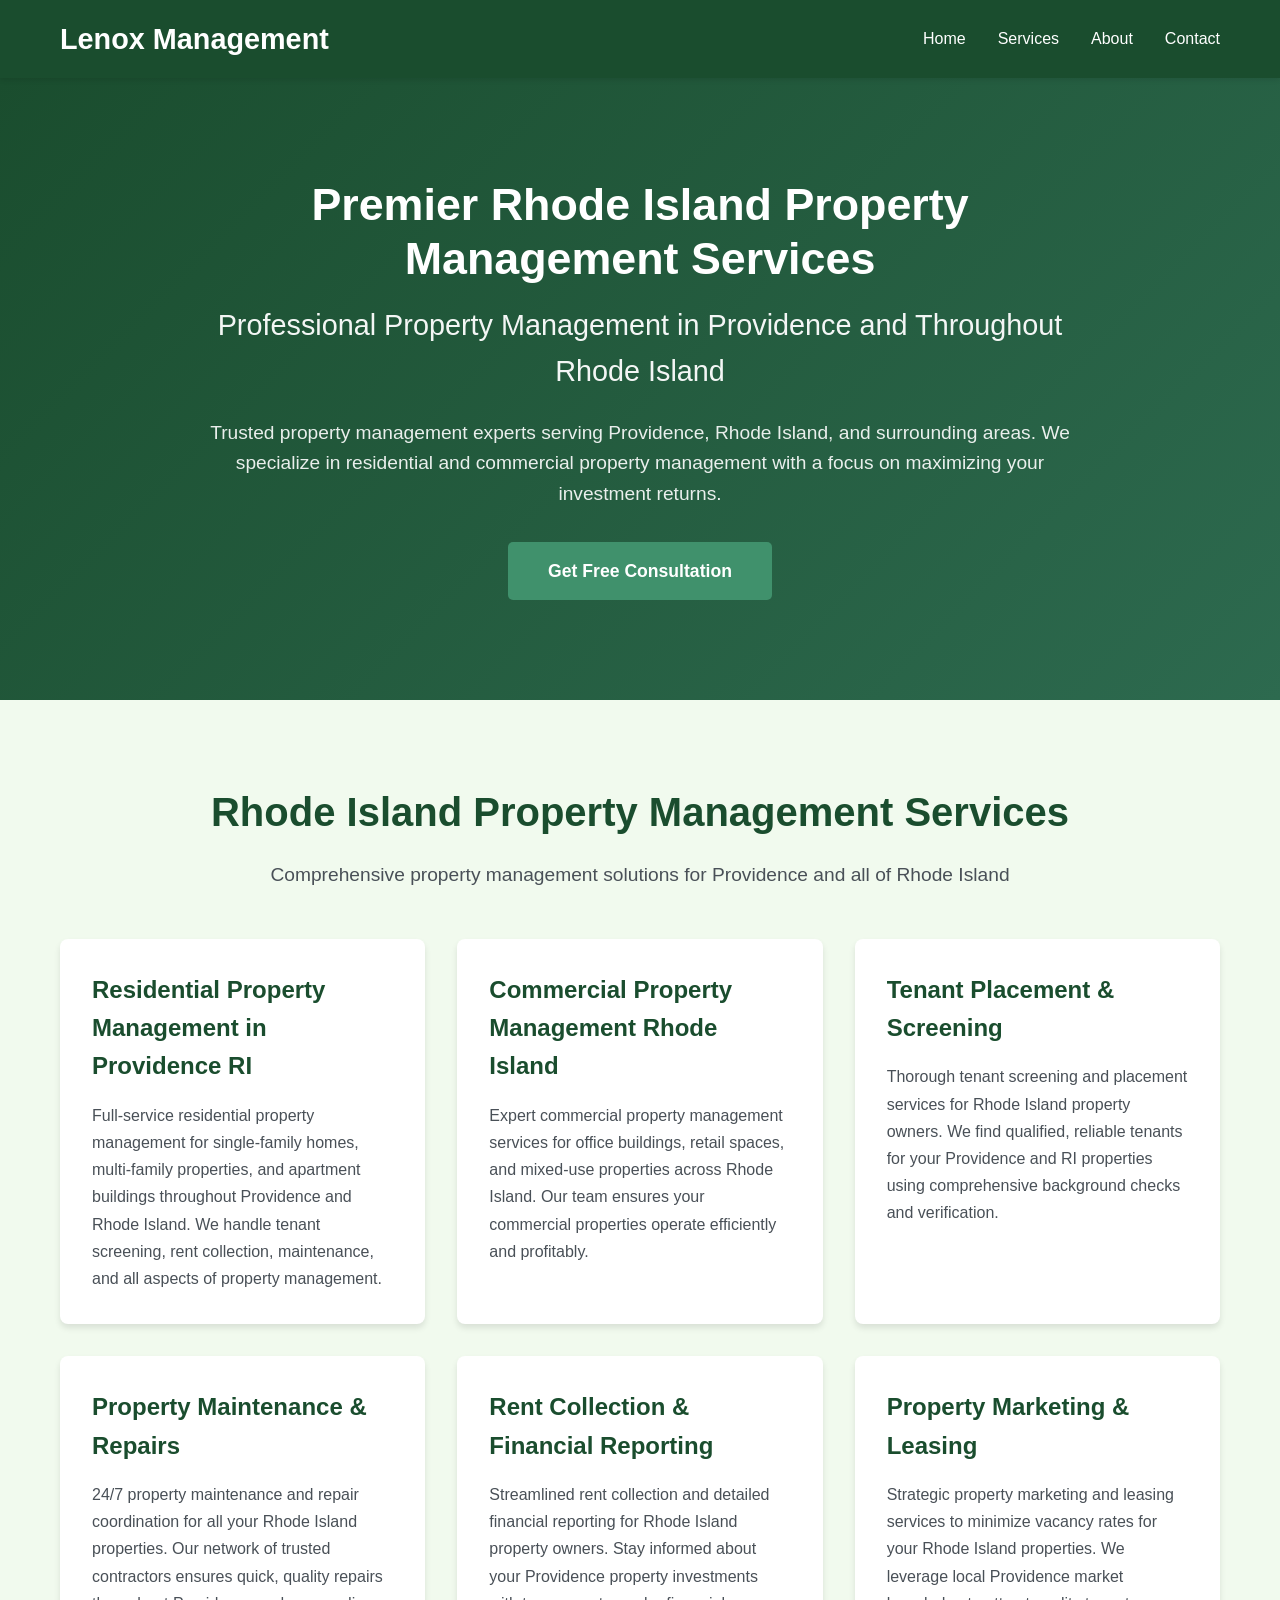
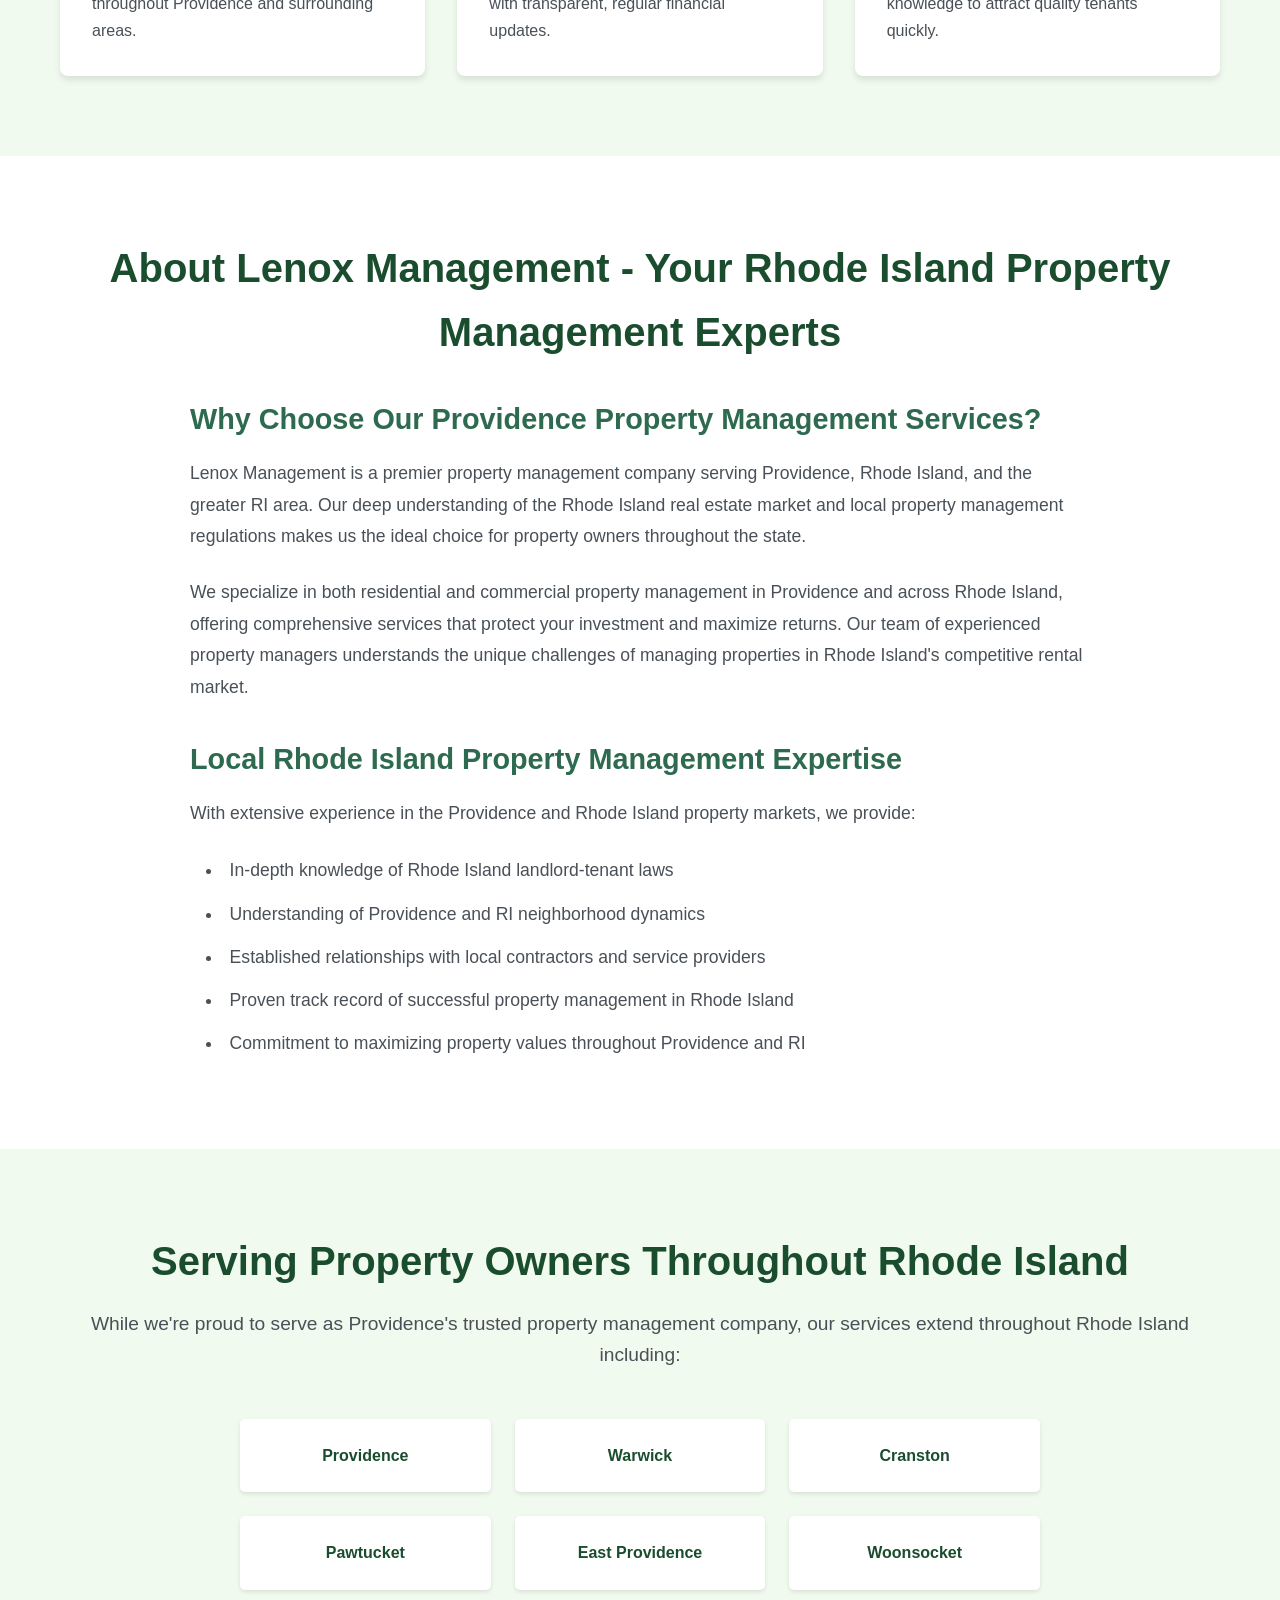
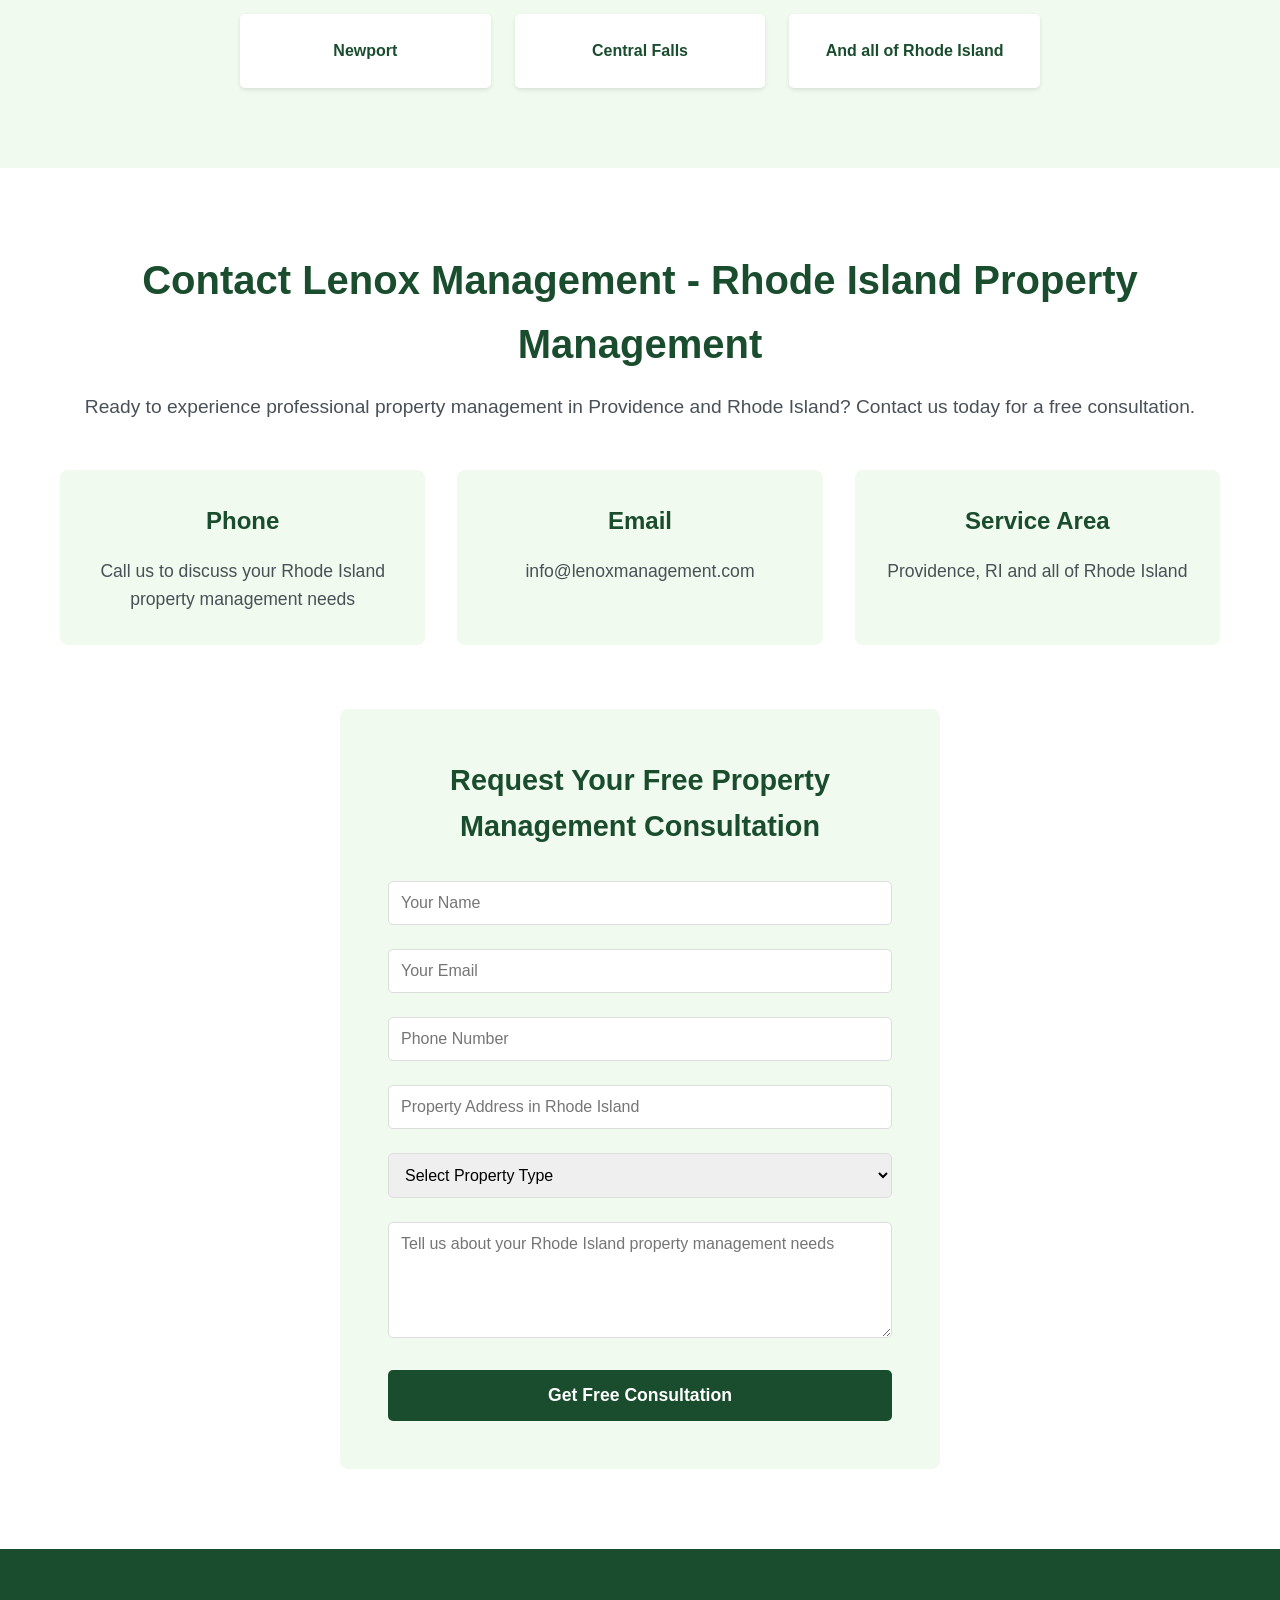
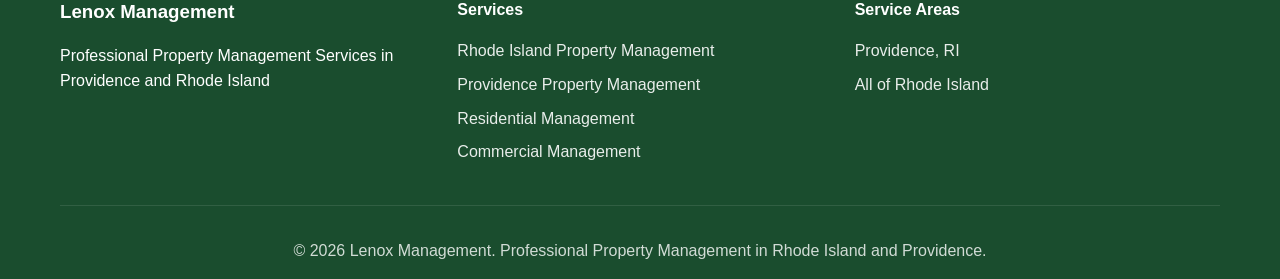
==== index.html @ 3956cb4c "Add SEO-optimized website for Rhode Island property management Co-authored-by: lenox-Admin <22997355" ====
<!DOCTYPE html>
<html lang="en">
<head>
    <meta charset="UTF-8">
    <meta name="viewport" content="width=device-width, initial-scale=1.0">
    
    <!-- Primary SEO Meta Tags -->
    <title>Rhode Island Property Management | Providence Property Management Services - Lenox Management</title>
    <meta name="description" content="Professional property management services in Rhode Island and Providence. Expert residential and commercial property management in RI. Trusted Providence property managers since inception.">
    <meta name="keywords" content="Rhode Island property management, Providence property management, RI property managers, Providence RI property management, property management Rhode Island, residential property management Providence, commercial property management RI">
    
    <!-- Canonical URL -->
    <link rel="canonical" href="https://lenoxmanagement.com/">
    
    <!-- Open Graph / Facebook Meta Tags -->
    <meta property="og:type" content="website">
    <meta property="og:url" content="https://lenoxmanagement.com/">
    <meta property="og:title" content="Rhode Island Property Management | Providence Property Management - Lenox Management">
    <meta property="og:description" content="Professional property management services in Rhode Island and Providence. Expert residential and commercial property management in RI.">
    <meta property="og:image" content="https://lenoxmanagement.com/images/lenox-property-management-ri.jpg">
    <meta property="og:locale" content="en_US">
    
    <!-- Twitter Card Meta Tags -->
    <meta name="twitter:card" content="summary_large_image">
    <meta name="twitter:url" content="https://lenoxmanagement.com/">
    <meta name="twitter:title" content="Rhode Island Property Management | Providence Property Management">
    <meta name="twitter:description" content="Professional property management services in Rhode Island and Providence. Expert residential and commercial property management in RI.">
    <meta name="twitter:image" content="https://lenoxmanagement.com/images/lenox-property-management-ri.jpg">
    
    <!-- Geo Meta Tags -->
    <meta name="geo.region" content="US-RI">
    <meta name="geo.placename" content="Providence, Rhode Island">
    <meta name="geo.position" content="41.8240;-71.4128">
    <meta name="ICBM" content="41.8240, -71.4128">
    
    <!-- Robots -->
    <meta name="robots" content="index, follow, max-image-preview:large, max-snippet:-1, max-video-preview:-1">
    
    <!-- Favicon -->
    <link rel="icon" type="image/x-icon" href="/favicon.ico">
    
    <!-- Stylesheet -->
    <link rel="stylesheet" href="styles.css">
    
    <!-- Structured Data - LocalBusiness Schema -->
    <script type="application/ld+json">
    {
      "@context": "https://schema.org",
      "@type": "RealEstateAgent",
      "name": "Lenox Management",
      "image": "https://lenoxmanagement.com/images/lenox-logo.jpg",
      "description": "Professional property management services in Rhode Island and Providence",
      "address": {
        "@type": "PostalAddress",
        "streetAddress": "",
        "addressLocality": "Providence",
        "addressRegion": "RI",
        "postalCode": "",
        "addressCountry": "US"
      },
      "geo": {
        "@type": "GeoCoordinates",
        "latitude": 41.8240,
        "longitude": -71.4128
      },
      "url": "https://lenoxmanagement.com",
      "telephone": "",
      "priceRange": "$$",
      "areaServed": [
        {
          "@type": "State",
          "name": "Rhode Island"
        },
        {
          "@type": "City",
          "name": "Providence"
        }
      ],
      "serviceType": ["Property Management", "Residential Property Management", "Commercial Property Management", "Tenant Placement", "Property Maintenance"]
    }
    </script>
</head>
<body>
    <!-- Header -->
    <header>
        <nav>
            <div class="logo">
                <h1>Lenox Management</h1>
            </div>
            <ul class="nav-menu">
                <li><a href="#home">Home</a></li>
                <li><a href="#services">Services</a></li>
                <li><a href="#about">About</a></li>
                <li><a href="#contact">Contact</a></li>
            </ul>
        </nav>
    </header>

    <!-- Hero Section -->
    <main>
        <section id="home" class="hero">
            <div class="hero-content">
                <h1>Premier Rhode Island Property Management Services</h1>
                <h2>Professional Property Management in Providence and Throughout Rhode Island</h2>
                <p>Trusted property management experts serving Providence, Rhode Island, and surrounding areas. We specialize in residential and commercial property management with a focus on maximizing your investment returns.</p>
                <a href="#contact" class="cta-button">Get Free Consultation</a>
            </div>
        </section>

        <!-- Services Section -->
        <section id="services" class="services">
            <div class="container">
                <h2>Rhode Island Property Management Services</h2>
                <p class="section-intro">Comprehensive property management solutions for Providence and all of Rhode Island</p>
                
                <div class="service-grid">
                    <article class="service-card">
                        <h3>Residential Property Management in Providence RI</h3>
                        <p>Full-service residential property management for single-family homes, multi-family properties, and apartment buildings throughout Providence and Rhode Island. We handle tenant screening, rent collection, maintenance, and all aspects of property management.</p>
                    </article>
                    
                    <article class="service-card">
                        <h3>Commercial Property Management Rhode Island</h3>
                        <p>Expert commercial property management services for office buildings, retail spaces, and mixed-use properties across Rhode Island. Our team ensures your commercial properties operate efficiently and profitably.</p>
                    </article>
                    
                    <article class="service-card">
                        <h3>Tenant Placement & Screening</h3>
                        <p>Thorough tenant screening and placement services for Rhode Island property owners. We find qualified, reliable tenants for your Providence and RI properties using comprehensive background checks and verification.</p>
                    </article>
                    
                    <article class="service-card">
                        <h3>Property Maintenance & Repairs</h3>
                        <p>24/7 property maintenance and repair coordination for all your Rhode Island properties. Our network of trusted contractors ensures quick, quality repairs throughout Providence and surrounding areas.</p>
                    </article>
                    
                    <article class="service-card">
                        <h3>Rent Collection & Financial Reporting</h3>
                        <p>Streamlined rent collection and detailed financial reporting for Rhode Island property owners. Stay informed about your Providence property investments with transparent, regular financial updates.</p>
                    </article>
                    
                    <article class="service-card">
                        <h3>Property Marketing & Leasing</h3>
                        <p>Strategic property marketing and leasing services to minimize vacancy rates for your Rhode Island properties. We leverage local Providence market knowledge to attract quality tenants quickly.</p>
                    </article>
                </div>
            </div>
        </section>

        <!-- About Section -->
        <section id="about" class="about">
            <div class="container">
                <h2>About Lenox Management - Your Rhode Island Property Management Experts</h2>
                <div class="about-content">
                    <div class="about-text">
                        <h3>Why Choose Our Providence Property Management Services?</h3>
                        <p>Lenox Management is a premier property management company serving Providence, Rhode Island, and the greater RI area. Our deep understanding of the Rhode Island real estate market and local property management regulations makes us the ideal choice for property owners throughout the state.</p>
                        
                        <p>We specialize in both residential and commercial property management in Providence and across Rhode Island, offering comprehensive services that protect your investment and maximize returns. Our team of experienced property managers understands the unique challenges of managing properties in Rhode Island's competitive rental market.</p>
                        
                        <h3>Local Rhode Island Property Management Expertise</h3>
                        <p>With extensive experience in the Providence and Rhode Island property markets, we provide:</p>
                        <ul>
                            <li>In-depth knowledge of Rhode Island landlord-tenant laws</li>
                            <li>Understanding of Providence and RI neighborhood dynamics</li>
                            <li>Established relationships with local contractors and service providers</li>
                            <li>Proven track record of successful property management in Rhode Island</li>
                            <li>Commitment to maximizing property values throughout Providence and RI</li>
                        </ul>
                    </div>
                </div>
            </div>
        </section>

        <!-- Service Areas -->
        <section class="service-areas">
            <div class="container">
                <h2>Serving Property Owners Throughout Rhode Island</h2>
                <p>While we're proud to serve as Providence's trusted property management company, our services extend throughout Rhode Island including:</p>
                <div class="areas-grid">
                    <div class="area">Providence</div>
                    <div class="area">Warwick</div>
                    <div class="area">Cranston</div>
                    <div class="area">Pawtucket</div>
                    <div class="area">East Providence</div>
                    <div class="area">Woonsocket</div>
                    <div class="area">Newport</div>
                    <div class="area">Central Falls</div>
                    <div class="area">And all of Rhode Island</div>
                </div>
            </div>
        </section>

        <!-- Contact Section -->
        <section id="contact" class="contact">
            <div class="container">
                <h2>Contact Lenox Management - Rhode Island Property Management</h2>
                <p>Ready to experience professional property management in Providence and Rhode Island? Contact us today for a free consultation.</p>
                
                <div class="contact-info">
                    <div class="contact-item">
                        <h3>Phone</h3>
                        <p>Call us to discuss your Rhode Island property management needs</p>
                    </div>
                    <div class="contact-item">
                        <h3>Email</h3>
                        <p>info@lenoxmanagement.com</p>
                    </div>
                    <div class="contact-item">
                        <h3>Service Area</h3>
                        <p>Providence, RI and all of Rhode Island</p>
                    </div>
                </div>
                
                <form class="contact-form">
                    <h3>Request Your Free Property Management Consultation</h3>
                    <input type="text" name="name" placeholder="Your Name" required>
                    <input type="email" name="email" placeholder="Your Email" required>
                    <input type="tel" name="phone" placeholder="Phone Number">
                    <input type="text" name="property-address" placeholder="Property Address in Rhode Island">
                    <select name="property-type">
                        <option value="">Select Property Type</option>
                        <option value="residential">Residential Property</option>
                        <option value="commercial">Commercial Property</option>
                        <option value="multi-family">Multi-Family Property</option>
                    </select>
                    <textarea name="message" rows="5" placeholder="Tell us about your Rhode Island property management needs"></textarea>
                    <button type="submit">Get Free Consultation</button>
                </form>
            </div>
        </section>
    </main>

    <!-- Footer -->
    <footer>
        <div class="container">
            <div class="footer-content">
                <div class="footer-section">
                    <h3>Lenox Management</h3>
                    <p>Professional Property Management Services in Providence and Rhode Island</p>
                </div>
                <div class="footer-section">
                    <h4>Services</h4>
                    <ul>
                        <li>Rhode Island Property Management</li>
                        <li>Providence Property Management</li>
                        <li>Residential Management</li>
                        <li>Commercial Management</li>
                    </ul>
                </div>
                <div class="footer-section">
                    <h4>Service Areas</h4>
                    <ul>
                        <li>Providence, RI</li>
                        <li>All of Rhode Island</li>
                    </ul>
                </div>
            </div>
            <div class="footer-bottom">
                <p>&copy; 2026 Lenox Management. Professional Property Management in Rhode Island and Providence.</p>
            </div>
        </div>
    </footer>
</body>
</html>
---- styles.css ----
/* Reset and Base Styles */
* {
    margin: 0;
    padding: 0;
    box-sizing: border-box;
}

:root {
    --primary-color: #1a4d2e;
    --secondary-color: #2d6a4f;
    --accent-color: #40916c;
    --light-bg: #f1faee;
    --dark-text: #1b263b;
    --light-text: #ffffff;
    --gray-text: #495057;
}

body {
    font-family: -apple-system, BlinkMacSystemFont, 'Segoe UI', Roboto, Oxygen, Ubuntu, Cantarell, sans-serif;
    line-height: 1.6;
    color: var(--dark-text);
    background-color: var(--light-text);
}

.container {
    max-width: 1200px;
    margin: 0 auto;
    padding: 0 20px;
}

/* Header and Navigation */
header {
    background-color: var(--primary-color);
    color: var(--light-text);
    padding: 1rem 0;
    position: sticky;
    top: 0;
    z-index: 1000;
    box-shadow: 0 2px 5px rgba(0,0,0,0.1);
}

nav {
    max-width: 1200px;
    margin: 0 auto;
    padding: 0 20px;
    display: flex;
    justify-content: space-between;
    align-items: center;
}

.logo h1 {
    font-size: 1.8rem;
    font-weight: 700;
}

.nav-menu {
    display: flex;
    list-style: none;
    gap: 2rem;
}

.nav-menu a {
    color: var(--light-text);
    text-decoration: none;
    font-weight: 500;
    transition: color 0.3s ease;
}

.nav-menu a:hover {
    color: var(--light-bg);
}

/* Hero Section */
.hero {
    background: linear-gradient(135deg, var(--primary-color) 0%, var(--secondary-color) 100%);
    color: var(--light-text);
    padding: 100px 20px;
    text-align: center;
}

.hero-content {
    max-width: 900px;
    margin: 0 auto;
}

.hero h1 {
    font-size: 2.8rem;
    margin-bottom: 1rem;
    line-height: 1.2;
}

.hero h2 {
    font-size: 1.8rem;
    margin-bottom: 1.5rem;
    font-weight: 400;
    opacity: 0.95;
}

.hero p {
    font-size: 1.2rem;
    margin-bottom: 2rem;
    opacity: 0.9;
}

.cta-button {
    display: inline-block;
    background-color: var(--accent-color);
    color: var(--light-text);
    padding: 15px 40px;
    text-decoration: none;
    border-radius: 5px;
    font-weight: 600;
    font-size: 1.1rem;
    transition: background-color 0.3s ease, transform 0.2s ease;
}

.cta-button:hover {
    background-color: var(--secondary-color);
    transform: translateY(-2px);
}

/* Services Section */
.services {
    padding: 80px 20px;
    background-color: var(--light-bg);
}

.services h2 {
    text-align: center;
    font-size: 2.5rem;
    margin-bottom: 1rem;
    color: var(--primary-color);
}

.section-intro {
    text-align: center;
    font-size: 1.2rem;
    color: var(--gray-text);
    margin-bottom: 3rem;
}

.service-grid {
    display: grid;
    grid-template-columns: repeat(auto-fit, minmax(300px, 1fr));
    gap: 2rem;
    margin-top: 2rem;
}

.service-card {
    background-color: var(--light-text);
    padding: 2rem;
    border-radius: 8px;
    box-shadow: 0 4px 6px rgba(0,0,0,0.1);
    transition: transform 0.3s ease, box-shadow 0.3s ease;
}

.service-card:hover {
    transform: translateY(-5px);
    box-shadow: 0 6px 12px rgba(0,0,0,0.15);
}

.service-card h3 {
    color: var(--primary-color);
    font-size: 1.5rem;
    margin-bottom: 1rem;
}

.service-card p {
    color: var(--gray-text);
    line-height: 1.7;
}

/* About Section */
.about {
    padding: 80px 20px;
    background-color: var(--light-text);
}

.about h2 {
    font-size: 2.5rem;
    margin-bottom: 2rem;
    color: var(--primary-color);
    text-align: center;
}

.about h3 {
    font-size: 1.8rem;
    color: var(--secondary-color);
    margin-bottom: 1rem;
    margin-top: 2rem;
}

.about-text {
    max-width: 900px;
    margin: 0 auto;
}

.about-text p {
    font-size: 1.1rem;
    color: var(--gray-text);
    margin-bottom: 1.5rem;
    line-height: 1.8;
}

.about-text ul {
    list-style-position: inside;
    color: var(--gray-text);
    font-size: 1.1rem;
    line-height: 2;
    margin-left: 1rem;
}

.about-text li {
    margin-bottom: 0.5rem;
}

/* Service Areas */
.service-areas {
    padding: 80px 20px;
    background-color: var(--light-bg);
}

.service-areas h2 {
    text-align: center;
    font-size: 2.5rem;
    margin-bottom: 1rem;
    color: var(--primary-color);
}

.service-areas > .container > p {
    text-align: center;
    font-size: 1.2rem;
    color: var(--gray-text);
    margin-bottom: 3rem;
}

.areas-grid {
    display: grid;
    grid-template-columns: repeat(auto-fit, minmax(200px, 1fr));
    gap: 1.5rem;
    max-width: 800px;
    margin: 0 auto;
}

.area {
    background-color: var(--light-text);
    padding: 1.5rem;
    text-align: center;
    border-radius: 5px;
    font-weight: 600;
    color: var(--primary-color);
    box-shadow: 0 2px 4px rgba(0,0,0,0.1);
}

/* Contact Section */
.contact {
    padding: 80px 20px;
    background-color: var(--light-text);
}

.contact h2 {
    text-align: center;
    font-size: 2.5rem;
    margin-bottom: 1rem;
    color: var(--primary-color);
}

.contact > .container > p {
    text-align: center;
    font-size: 1.2rem;
    color: var(--gray-text);
    margin-bottom: 3rem;
}

.contact-info {
    display: grid;
    grid-template-columns: repeat(auto-fit, minmax(250px, 1fr));
    gap: 2rem;
    margin-bottom: 4rem;
}

.contact-item {
    text-align: center;
    padding: 2rem;
    background-color: var(--light-bg);
    border-radius: 8px;
}

.contact-item h3 {
    color: var(--primary-color);
    font-size: 1.5rem;
    margin-bottom: 1rem;
}

.contact-item p {
    color: var(--gray-text);
    font-size: 1.1rem;
}

.contact-form {
    max-width: 600px;
    margin: 0 auto;
    background-color: var(--light-bg);
    padding: 3rem;
    border-radius: 8px;
}

.contact-form h3 {
    text-align: center;
    color: var(--primary-color);
    margin-bottom: 2rem;
    font-size: 1.8rem;
}

.contact-form input,
.contact-form select,
.contact-form textarea {
    width: 100%;
    padding: 12px;
    margin-bottom: 1.5rem;
    border: 1px solid #ddd;
    border-radius: 5px;
    font-size: 1rem;
    font-family: inherit;
}

.contact-form input:focus,
.contact-form select:focus,
.contact-form textarea:focus {
    outline: none;
    border-color: var(--accent-color);
}

.contact-form button {
    width: 100%;
    padding: 15px;
    background-color: var(--primary-color);
    color: var(--light-text);
    border: none;
    border-radius: 5px;
    font-size: 1.1rem;
    font-weight: 600;
    cursor: pointer;
    transition: background-color 0.3s ease;
}

.contact-form button:hover {
    background-color: var(--secondary-color);
}

/* Footer */
footer {
    background-color: var(--primary-color);
    color: var(--light-text);
    padding: 3rem 20px 1rem;
}

.footer-content {
    display: grid;
    grid-template-columns: repeat(auto-fit, minmax(250px, 1fr));
    gap: 2rem;
    margin-bottom: 2rem;
}

.footer-section h3,
.footer-section h4 {
    margin-bottom: 1rem;
}

.footer-section ul {
    list-style: none;
}

.footer-section ul li {
    margin-bottom: 0.5rem;
    opacity: 0.9;
}

.footer-bottom {
    text-align: center;
    padding-top: 2rem;
    border-top: 1px solid rgba(255,255,255,0.1);
}

.footer-bottom p {
    opacity: 0.8;
}

/* Responsive Design */
@media (max-width: 768px) {
    .hero h1 {
        font-size: 2rem;
    }
    
    .hero h2 {
        font-size: 1.4rem;
    }
    
    .hero p {
        font-size: 1rem;
    }
    
    .nav-menu {
        gap: 1rem;
        font-size: 0.9rem;
    }
    
    .service-grid {
        grid-template-columns: 1fr;
    }
    
    .contact-form {
        padding: 2rem 1.5rem;
    }
}

@media (max-width: 480px) {
    .hero {
        padding: 60px 20px;
    }
    
    .hero h1 {
        font-size: 1.6rem;
    }
    
    .hero h2 {
        font-size: 1.2rem;
    }
    
    .nav-menu {
        flex-direction: column;
        gap: 0.5rem;
    }
}
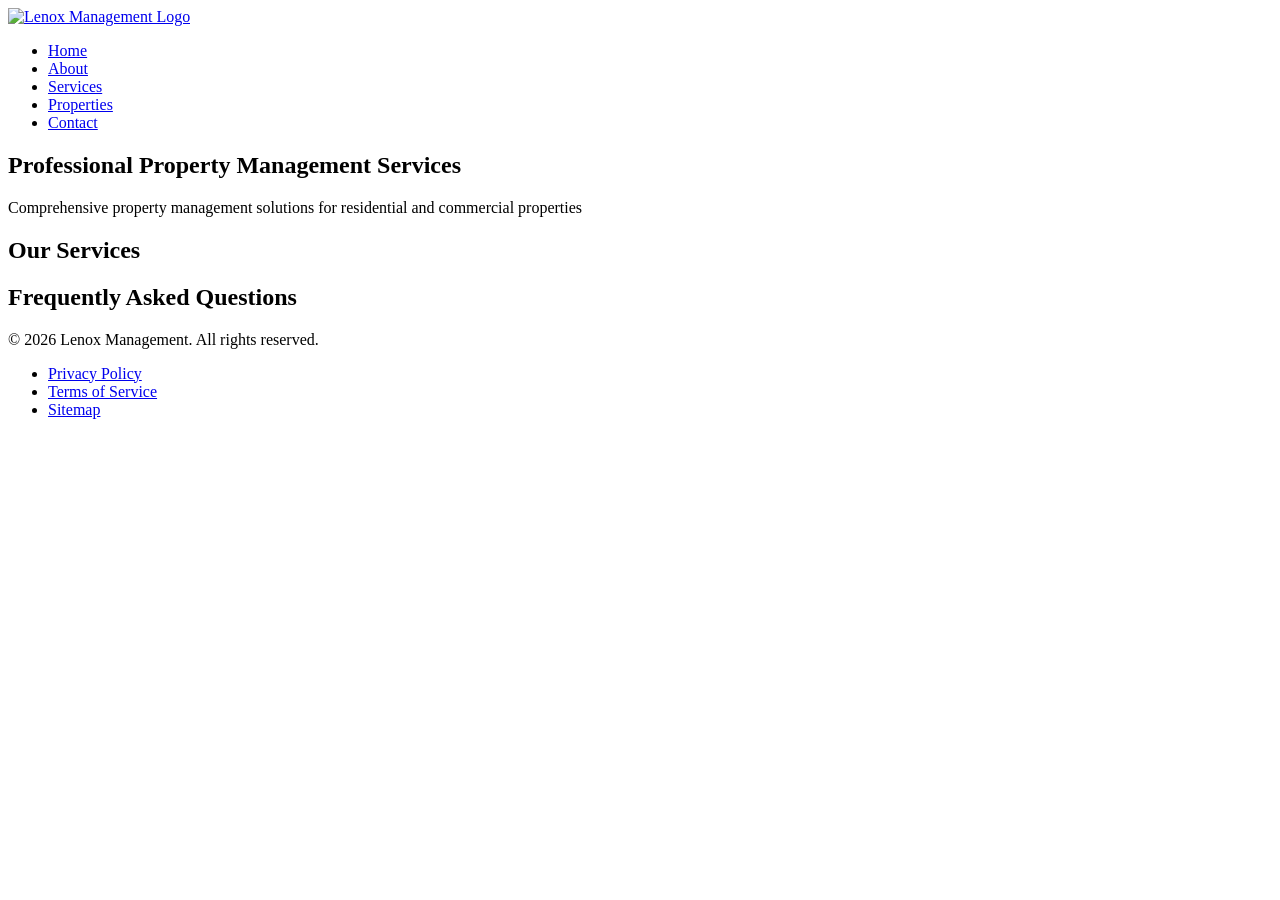
==== commit 71764207: "Implement comprehensive SEO package for Lenox Management Co-authored-by: lenox-Admin <229973559+leno" ====
--- a/index.html
+++ b/index.html
@@ -1,265 +1,245 @@
 <!DOCTYPE html>
 <html lang="en">
 <head>
-    <meta charset="UTF-8">
-    <meta name="viewport" content="width=device-width, initial-scale=1.0">
-    
-    <!-- Primary SEO Meta Tags -->
-    <title>Rhode Island Property Management | Providence Property Management Services - Lenox Management</title>
-    <meta name="description" content="Professional property management services in Rhode Island and Providence. Expert residential and commercial property management in RI. Trusted Providence property managers since inception.">
-    <meta name="keywords" content="Rhode Island property management, Providence property management, RI property managers, Providence RI property management, property management Rhode Island, residential property management Providence, commercial property management RI">
-    
-    <!-- Canonical URL -->
-    <link rel="canonical" href="https://lenoxmanagement.com/">
-    
-    <!-- Open Graph / Facebook Meta Tags -->
-    <meta property="og:type" content="website">
-    <meta property="og:url" content="https://lenoxmanagement.com/">
-    <meta property="og:title" content="Rhode Island Property Management | Providence Property Management - Lenox Management">
-    <meta property="og:description" content="Professional property management services in Rhode Island and Providence. Expert residential and commercial property management in RI.">
-    <meta property="og:image" content="https://lenoxmanagement.com/images/lenox-property-management-ri.jpg">
-    <meta property="og:locale" content="en_US">
-    
-    <!-- Twitter Card Meta Tags -->
-    <meta name="twitter:card" content="summary_large_image">
-    <meta name="twitter:url" content="https://lenoxmanagement.com/">
-    <meta name="twitter:title" content="Rhode Island Property Management | Providence Property Management">
-    <meta name="twitter:description" content="Professional property management services in Rhode Island and Providence. Expert residential and commercial property management in RI.">
-    <meta name="twitter:image" content="https://lenoxmanagement.com/images/lenox-property-management-ri.jpg">
-    
-    <!-- Geo Meta Tags -->
-    <meta name="geo.region" content="US-RI">
-    <meta name="geo.placename" content="Providence, Rhode Island">
-    <meta name="geo.position" content="41.8240;-71.4128">
-    <meta name="ICBM" content="41.8240, -71.4128">
-    
-    <!-- Robots -->
-    <meta name="robots" content="index, follow, max-image-preview:large, max-snippet:-1, max-video-preview:-1">
-    
-    <!-- Favicon -->
-    <link rel="icon" type="image/x-icon" href="/favicon.ico">
-    
-    <!-- Stylesheet -->
-    <link rel="stylesheet" href="styles.css">
-    
-    <!-- Structured Data - LocalBusiness Schema -->
-    <script type="application/ld+json">
-    {
-      "@context": "https://schema.org",
-      "@type": "RealEstateAgent",
-      "name": "Lenox Management",
-      "image": "https://lenoxmanagement.com/images/lenox-logo.jpg",
-      "description": "Professional property management services in Rhode Island and Providence",
-      "address": {
-        "@type": "PostalAddress",
-        "streetAddress": "",
-        "addressLocality": "Providence",
-        "addressRegion": "RI",
-        "postalCode": "",
-        "addressCountry": "US"
-      },
-      "geo": {
-        "@type": "GeoCoordinates",
-        "latitude": 41.8240,
-        "longitude": -71.4128
-      },
-      "url": "https://lenoxmanagement.com",
-      "telephone": "",
-      "priceRange": "$$",
-      "areaServed": [
-        {
-          "@type": "State",
-          "name": "Rhode Island"
-        },
-        {
-          "@type": "City",
-          "name": "Providence"
-        }
-      ],
-      "serviceType": ["Property Management", "Residential Property Management", "Commercial Property Management", "Tenant Placement", "Property Maintenance"]
+  <!-- Essential Meta Tags -->
+  <meta charset="UTF-8">
+  <meta name="viewport" content="width=device-width, initial-scale=1.0">
+  <meta http-equiv="X-UA-Compatible" content="IE=edge">
+  
+  <!-- Primary SEO Meta Tags -->
+  <title>Lenox Management - Professional Property Management Services</title>
+  <meta name="title" content="Lenox Management - Professional Property Management Services">
+  <meta name="description" content="Lenox Management provides comprehensive property management services including residential and commercial property oversight, tenant management, maintenance coordination, and real estate solutions.">
+  <meta name="keywords" content="property management, real estate management, tenant services, residential property, commercial property, Lenox Management">
+  <meta name="robots" content="index, follow">
+  <meta name="author" content="Lenox Management">
+  
+  <!-- Canonical URL -->
+  <link rel="canonical" href="https://www.lenoxmanagement.com/">
+  
+  <!-- Open Graph / Facebook Meta Tags -->
+  <meta property="og:type" content="website">
+  <meta property="og:url" content="https://www.lenoxmanagement.com/">
+  <meta property="og:title" content="Lenox Management - Professional Property Management Services">
+  <meta property="og:description" content="Lenox Management provides comprehensive property management services including residential and commercial property oversight, tenant management, maintenance coordination, and real estate solutions.">
+  <meta property="og:image" content="https://www.lenoxmanagement.com/images/og-image.jpg">
+  <meta property="og:site_name" content="Lenox Management">
+  <meta property="og:locale" content="en_US">
+  
+  <!-- Twitter Card Meta Tags -->
+  <meta name="twitter:card" content="summary_large_image">
+  <meta name="twitter:url" content="https://www.lenoxmanagement.com/">
+  <meta name="twitter:title" content="Lenox Management - Professional Property Management Services">
+  <meta name="twitter:description" content="Lenox Management provides comprehensive property management services including residential and commercial property oversight, tenant management, maintenance coordination, and real estate solutions.">
+  <meta name="twitter:image" content="https://www.lenoxmanagement.com/images/twitter-card.jpg">
+  
+  <!-- Favicon -->
+  <link rel="icon" type="image/x-icon" href="/favicon.ico">
+  <link rel="apple-touch-icon" sizes="180x180" href="/apple-touch-icon.png">
+  <link rel="icon" type="image/png" sizes="32x32" href="/favicon-32x32.png">
+  <link rel="icon" type="image/png" sizes="16x16" href="/favicon-16x16.png">
+  
+  <!-- Structured Data - LocalBusiness Schema -->
+  <script type="application/ld+json">
+  {
+    "@context": "https://schema.org",
+    "@type": "LocalBusiness",
+    "@id": "https://www.lenoxmanagement.com/#organization",
+    "name": "Lenox Management",
+    "url": "https://www.lenoxmanagement.com",
+    "logo": "https://www.lenoxmanagement.com/images/logo.png",
+    "image": "https://www.lenoxmanagement.com/images/office.jpg",
+    "description": "Professional property management services for residential and commercial properties",
+    "priceRange": "$$",
+    "address": {
+      "@type": "PostalAddress",
+      "streetAddress": "123 Main Street",
+      "addressLocality": "Your City",
+      "addressRegion": "State",
+      "postalCode": "12345",
+      "addressCountry": "US"
+    },
+    "geo": {
+      "@type": "GeoCoordinates",
+      "latitude": "40.7128",
+      "longitude": "-74.0060"
+    },
+    "telephone": "+1-555-123-4567",
+    "email": "info@lenoxmanagement.com",
+    "openingHoursSpecification": [
+      {
+        "@type": "OpeningHoursSpecification",
+        "dayOfWeek": ["Monday", "Tuesday", "Wednesday", "Thursday", "Friday"],
+        "opens": "09:00",
+        "closes": "17:00"
+      }
+    ],
+    "sameAs": [
+      "https://www.facebook.com/lenoxmanagement",
+      "https://www.linkedin.com/company/lenoxmanagement",
+      "https://twitter.com/lenoxmanagement"
+    ]
+  }
+  </script>
+  
+  <!-- Structured Data - Organization Schema -->
+  <script type="application/ld+json">
+  {
+    "@context": "https://schema.org",
+    "@type": "Organization",
+    "name": "Lenox Management",
+    "url": "https://www.lenoxmanagement.com",
+    "logo": "https://www.lenoxmanagement.com/images/logo.png",
+    "contactPoint": {
+      "@type": "ContactPoint",
+      "telephone": "+1-555-123-4567",
+      "contactType": "customer service",
+      "email": "info@lenoxmanagement.com",
+      "areaServed": "US",
+      "availableLanguage": ["English"]
+    },
+    "address": {
+      "@type": "PostalAddress",
+      "streetAddress": "123 Main Street",
+      "addressLocality": "Your City",
+      "addressRegion": "State",
+      "postalCode": "12345",
+      "addressCountry": "US"
     }
-    </script>
+  }
+  </script>
+  
+  <!-- Structured Data - Breadcrumb Schema -->
+  <script type="application/ld+json">
+  {
+    "@context": "https://schema.org",
+    "@type": "BreadcrumbList",
+    "itemListElement": [
+      {
+        "@type": "ListItem",
+        "position": 1,
+        "name": "Home",
+        "item": "https://www.lenoxmanagement.com/"
+      }
+    ]
+  }
+  </script>
+  
+  <!-- Preconnect to important third-party origins -->
+  <link rel="preconnect" href="https://www.google-analytics.com">
+  <link rel="preconnect" href="https://fonts.googleapis.com">
+  <link rel="preconnect" href="https://fonts.gstatic.com" crossorigin>
+  
+  <!-- DNS Prefetch -->
+  <link rel="dns-prefetch" href="https://www.google-analytics.com">
+  
+  <!-- Stylesheets -->
+  <link rel="stylesheet" href="/css/main.css">
+  
 </head>
 <body>
-    <!-- Header -->
-    <header>
-        <nav>
-            <div class="logo">
-                <h1>Lenox Management</h1>
-            </div>
-            <ul class="nav-menu">
-                <li><a href="#home">Home</a></li>
-                <li><a href="#services">Services</a></li>
-                <li><a href="#about">About</a></li>
-                <li><a href="#contact">Contact</a></li>
-            </ul>
-        </nav>
-    </header>
-
-    <!-- Hero Section -->
-    <main>
-        <section id="home" class="hero">
-            <div class="hero-content">
-                <h1>Premier Rhode Island Property Management Services</h1>
-                <h2>Professional Property Management in Providence and Throughout Rhode Island</h2>
-                <p>Trusted property management experts serving Providence, Rhode Island, and surrounding areas. We specialize in residential and commercial property management with a focus on maximizing your investment returns.</p>
-                <a href="#contact" class="cta-button">Get Free Consultation</a>
-            </div>
-        </section>
-
-        <!-- Services Section -->
-        <section id="services" class="services">
-            <div class="container">
-                <h2>Rhode Island Property Management Services</h2>
-                <p class="section-intro">Comprehensive property management solutions for Providence and all of Rhode Island</p>
-                
-                <div class="service-grid">
-                    <article class="service-card">
-                        <h3>Residential Property Management in Providence RI</h3>
-                        <p>Full-service residential property management for single-family homes, multi-family properties, and apartment buildings throughout Providence and Rhode Island. We handle tenant screening, rent collection, maintenance, and all aspects of property management.</p>
-                    </article>
-                    
-                    <article class="service-card">
-                        <h3>Commercial Property Management Rhode Island</h3>
-                        <p>Expert commercial property management services for office buildings, retail spaces, and mixed-use properties across Rhode Island. Our team ensures your commercial properties operate efficiently and profitably.</p>
-                    </article>
-                    
-                    <article class="service-card">
-                        <h3>Tenant Placement & Screening</h3>
-                        <p>Thorough tenant screening and placement services for Rhode Island property owners. We find qualified, reliable tenants for your Providence and RI properties using comprehensive background checks and verification.</p>
-                    </article>
-                    
-                    <article class="service-card">
-                        <h3>Property Maintenance & Repairs</h3>
-                        <p>24/7 property maintenance and repair coordination for all your Rhode Island properties. Our network of trusted contractors ensures quick, quality repairs throughout Providence and surrounding areas.</p>
-                    </article>
-                    
-                    <article class="service-card">
-                        <h3>Rent Collection & Financial Reporting</h3>
-                        <p>Streamlined rent collection and detailed financial reporting for Rhode Island property owners. Stay informed about your Providence property investments with transparent, regular financial updates.</p>
-                    </article>
-                    
-                    <article class="service-card">
-                        <h3>Property Marketing & Leasing</h3>
-                        <p>Strategic property marketing and leasing services to minimize vacancy rates for your Rhode Island properties. We leverage local Providence market knowledge to attract quality tenants quickly.</p>
-                    </article>
-                </div>
-            </div>
-        </section>
-
-        <!-- About Section -->
-        <section id="about" class="about">
-            <div class="container">
-                <h2>About Lenox Management - Your Rhode Island Property Management Experts</h2>
-                <div class="about-content">
-                    <div class="about-text">
-                        <h3>Why Choose Our Providence Property Management Services?</h3>
-                        <p>Lenox Management is a premier property management company serving Providence, Rhode Island, and the greater RI area. Our deep understanding of the Rhode Island real estate market and local property management regulations makes us the ideal choice for property owners throughout the state.</p>
-                        
-                        <p>We specialize in both residential and commercial property management in Providence and across Rhode Island, offering comprehensive services that protect your investment and maximize returns. Our team of experienced property managers understands the unique challenges of managing properties in Rhode Island's competitive rental market.</p>
-                        
-                        <h3>Local Rhode Island Property Management Expertise</h3>
-                        <p>With extensive experience in the Providence and Rhode Island property markets, we provide:</p>
-                        <ul>
-                            <li>In-depth knowledge of Rhode Island landlord-tenant laws</li>
-                            <li>Understanding of Providence and RI neighborhood dynamics</li>
-                            <li>Established relationships with local contractors and service providers</li>
-                            <li>Proven track record of successful property management in Rhode Island</li>
-                            <li>Commitment to maximizing property values throughout Providence and RI</li>
-                        </ul>
-                    </div>
-                </div>
-            </div>
-        </section>
-
-        <!-- Service Areas -->
-        <section class="service-areas">
-            <div class="container">
-                <h2>Serving Property Owners Throughout Rhode Island</h2>
-                <p>While we're proud to serve as Providence's trusted property management company, our services extend throughout Rhode Island including:</p>
-                <div class="areas-grid">
-                    <div class="area">Providence</div>
-                    <div class="area">Warwick</div>
-                    <div class="area">Cranston</div>
-                    <div class="area">Pawtucket</div>
-                    <div class="area">East Providence</div>
-                    <div class="area">Woonsocket</div>
-                    <div class="area">Newport</div>
-                    <div class="area">Central Falls</div>
-                    <div class="area">And all of Rhode Island</div>
-                </div>
-            </div>
-        </section>
-
-        <!-- Contact Section -->
-        <section id="contact" class="contact">
-            <div class="container">
-                <h2>Contact Lenox Management - Rhode Island Property Management</h2>
-                <p>Ready to experience professional property management in Providence and Rhode Island? Contact us today for a free consultation.</p>
-                
-                <div class="contact-info">
-                    <div class="contact-item">
-                        <h3>Phone</h3>
-                        <p>Call us to discuss your Rhode Island property management needs</p>
-                    </div>
-                    <div class="contact-item">
-                        <h3>Email</h3>
-                        <p>info@lenoxmanagement.com</p>
-                    </div>
-                    <div class="contact-item">
-                        <h3>Service Area</h3>
-                        <p>Providence, RI and all of Rhode Island</p>
-                    </div>
-                </div>
-                
-                <form class="contact-form">
-                    <h3>Request Your Free Property Management Consultation</h3>
-                    <input type="text" name="name" placeholder="Your Name" required>
-                    <input type="email" name="email" placeholder="Your Email" required>
-                    <input type="tel" name="phone" placeholder="Phone Number">
-                    <input type="text" name="property-address" placeholder="Property Address in Rhode Island">
-                    <select name="property-type">
-                        <option value="">Select Property Type</option>
-                        <option value="residential">Residential Property</option>
-                        <option value="commercial">Commercial Property</option>
-                        <option value="multi-family">Multi-Family Property</option>
-                    </select>
-                    <textarea name="message" rows="5" placeholder="Tell us about your Rhode Island property management needs"></textarea>
-                    <button type="submit">Get Free Consultation</button>
-                </form>
-            </div>
-        </section>
-    </main>
-
-    <!-- Footer -->
-    <footer>
-        <div class="container">
-            <div class="footer-content">
-                <div class="footer-section">
-                    <h3>Lenox Management</h3>
-                    <p>Professional Property Management Services in Providence and Rhode Island</p>
-                </div>
-                <div class="footer-section">
-                    <h4>Services</h4>
-                    <ul>
-                        <li>Rhode Island Property Management</li>
-                        <li>Providence Property Management</li>
-                        <li>Residential Management</li>
-                        <li>Commercial Management</li>
-                    </ul>
-                </div>
-                <div class="footer-section">
-                    <h4>Service Areas</h4>
-                    <ul>
-                        <li>Providence, RI</li>
-                        <li>All of Rhode Island</li>
-                    </ul>
-                </div>
-            </div>
-            <div class="footer-bottom">
-                <p>&copy; 2026 Lenox Management. Professional Property Management in Rhode Island and Providence.</p>
-            </div>
-        </div>
-    </footer>
+  
+  <header>
+    <nav aria-label="Main navigation">
+      <div class="container">
+        <a href="/" aria-label="Lenox Management Home">
+          <img src="/images/logo.png" alt="Lenox Management Logo" width="200" height="60" loading="eager">
+        </a>
+        <ul>
+          <li><a href="/">Home</a></li>
+          <li><a href="/about/">About</a></li>
+          <li><a href="/services/">Services</a></li>
+          <li><a href="/properties/">Properties</a></li>
+          <li><a href="/contact/">Contact</a></li>
+        </ul>
+      </div>
+    </nav>
+  </header>
+  
+  <main>
+    <!-- Main Content -->
+    <section class="hero">
+      <h1>Professional Property Management Services</h1>
+      <p>Comprehensive property management solutions for residential and commercial properties</p>
+    </section>
+    
+    <section class="services">
+      <h2>Our Services</h2>
+      <div class="service-grid">
+        <!-- Service cards here -->
+      </div>
+    </section>
+    
+    <!-- FAQ Section with Structured Data -->
+    <section class="faq">
+      <h2>Frequently Asked Questions</h2>
+      <script type="application/ld+json">
+      {
+        "@context": "https://schema.org",
+        "@type": "FAQPage",
+        "mainEntity": [
+          {
+            "@type": "Question",
+            "name": "What property management services does Lenox Management offer?",
+            "acceptedAnswer": {
+              "@type": "Answer",
+              "text": "Lenox Management offers comprehensive property management services including tenant screening, rent collection, maintenance coordination, property inspections, financial reporting, and 24/7 emergency support."
+            }
+          },
+          {
+            "@type": "Question",
+            "name": "How do I contact Lenox Management?",
+            "acceptedAnswer": {
+              "@type": "Answer",
+              "text": "You can contact us by phone at +1-555-123-4567, email at info@lenoxmanagement.com, or visit our office at 123 Main Street during business hours Monday through Friday, 9 AM to 5 PM."
+            }
+          }
+        ]
+      }
+      </script>
+    </section>
+  </main>
+  
+  <footer>
+    <div class="container">
+      <p>&copy; 2026 Lenox Management. All rights reserved.</p>
+      <nav aria-label="Footer navigation">
+        <ul>
+          <li><a href="/privacy-policy/">Privacy Policy</a></li>
+          <li><a href="/terms-of-service/">Terms of Service</a></li>
+          <li><a href="/sitemap.xml">Sitemap</a></li>
+        </ul>
+      </nav>
+    </div>
+  </footer>
+  
+  <!-- Lazy Loading Script for Images -->
+  <script>
+    // Lazy loading for images with 'loading' attribute support check
+    if ('loading' in HTMLImageElement.prototype) {
+      // Browser supports native lazy loading
+      const images = document.querySelectorAll('img[loading="lazy"]');
+      images.forEach(img => {
+        if (img.dataset.src) {
+          img.src = img.dataset.src;
+        }
+      });
+    } else {
+      // Fallback for browsers that don't support lazy loading
+      const script = document.createElement('script');
+      script.src = '/js/lazysizes.min.js';
+      document.body.appendChild(script);
+    }
+  </script>
+  
+  <!-- Google Analytics (replace with your tracking ID) -->
+  <script async src="https://www.googletagmanager.com/gtag/js?id=GA_MEASUREMENT_ID"></script>
+  <script>
+    window.dataLayer = window.dataLayer || [];
+    function gtag(){dataLayer.push(arguments);}
+    gtag('js', new Date());
+    gtag('config', 'GA_MEASUREMENT_ID');
+  </script>
+  
 </body>
 </html>
